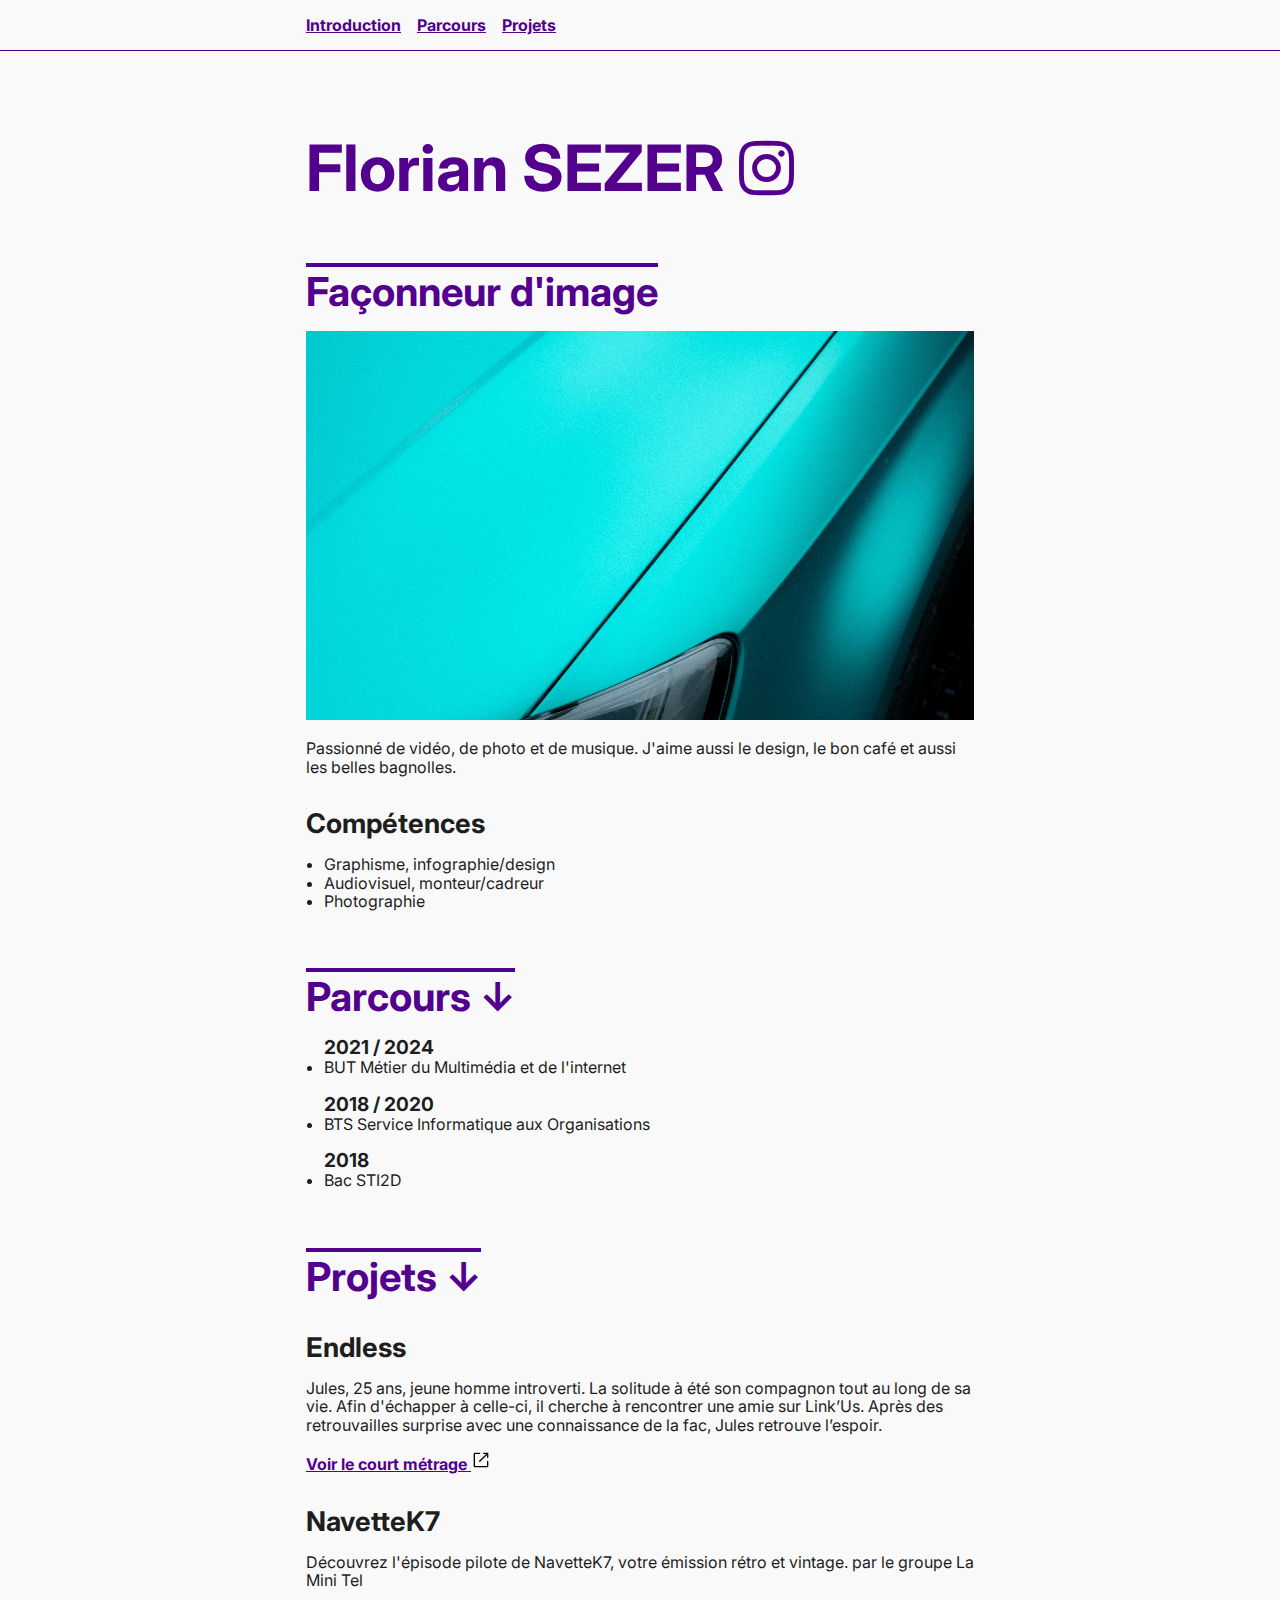
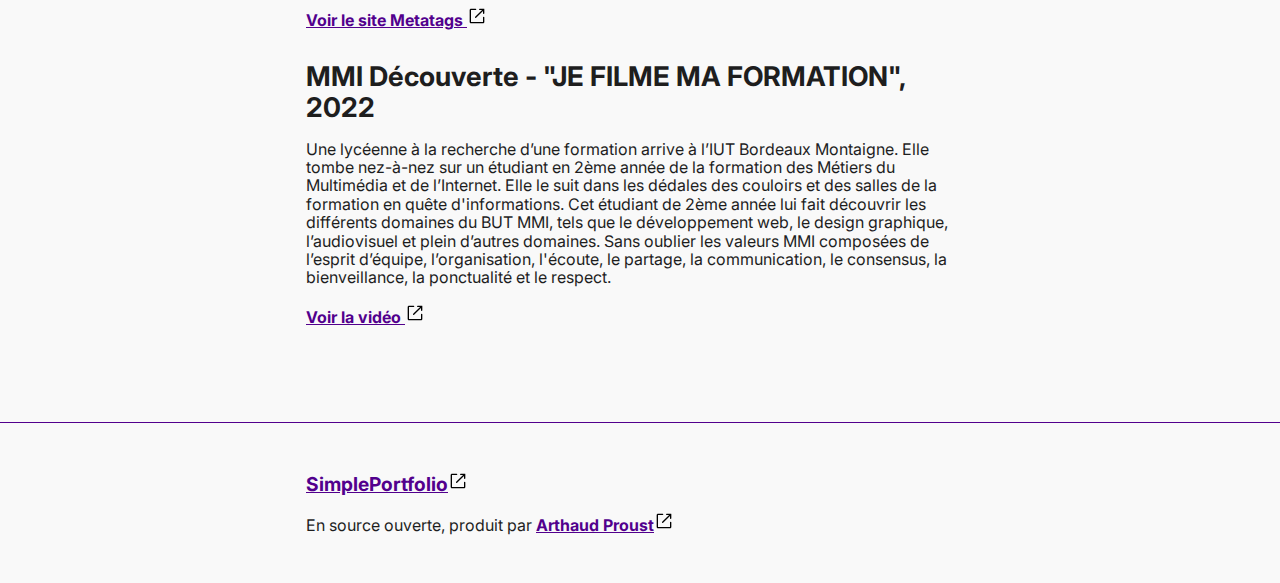
==== index.html @ 82413bc3 "Un peu de déco" ====
<!DOCTYPE html>
<html lang="fr">
<head prefix="og: http://ogp.me/ns#">
    <meta name="viewport" content="width=device-width, initial-scale=1.0">
    <meta charset="UTF-8">
    <meta http-equiv="X-UA-Compatible" content="IE=edge">

    <!-- meta tags for seo/preview -->
    <meta name="robots" content="all">
    <meta name="target" content="all">

    <meta name="language" content="fr">
    <meta http-equiv="content-language" content="fr">

    <title>Florian SEZER</title>
    <meta name="description"
          content="Basé à Bordeaux, je suis graphiste."/>

    <meta property="og:title" content="Simple Portfolio"/>
    <meta property="og:type" content="website"/>
    <meta property="og:description"
          content="Basé à Bordeaux, je suis graphiste."/>
    <meta property="og:site_name" content="Florian SEZER"/>
    <meta property="og:url" content="https://sezer-florian-portfolio.netlify.app/"/>
    <meta property="og:locale" content="fr"/>
    <meta property="og:image" content="https://arthaudproust.fr/sprites/hero-min.jpg"/>

    <meta name="twitter:card" content="summary_large_image"/>
    <meta property="twitter:url" content="https://sezer-florian-portfolio.netlify.app/">
    <meta name="twitter:title" content="Simple Portfolio - Florian SEZER"/>
    <meta name="twitter:description"
          content="Basé à Bordeaux, je suis graphiste."/>
    <meta name="twitter:image" content="https://arthaudproust.fr/sprites/hero-min.jpg"/>
    <!-- end of meta tags for seo/preview -->

    <link rel="stylesheet" href="/css/modern-normalize.css">
    <link rel="stylesheet" href="/css/styles.css">

    <link rel="icon" type="images/x-icon" href="/img/logoperso.png" />

    <link rel="preconnect" href="https://fonts.googleapis.com">
    <link rel="preconnect" href="https://fonts.gstatic.com" crossorigin>
    <link href="https://fonts.googleapis.com/css2?family=Inter:wght@200;400;700&display=swap" rel="stylesheet">
</head>
<body>
<header>
    <div class="container">
        <nav>
            <a href="#intro">Introduction</a>
            <a href="#parcours">Parcours</a>
            <a href="#projets">Projets</a>
        </nav>
    </div>
</header>
<div class="container">
    <main>
        <h1>Florian SEZER <link rel="stylesheet" href="https://cdnjs.cloudflare.com/ajax/libs/font-awesome/4.7.0/css/font-awesome.min.css">
            <a href="https://www.instagram.com/flx16r/" class="fa fa-instagram" class="external-link" target="_blank"
            rel="noopener noreferer"></a></h1>
        
        
        <section>
            <article id="intro">
                <h2>Façonneur d'image</h2>
                <img src="/img/DSC09488.JPEG" alt="">
                <p>
                    Passionné de vidéo, de photo et de musique. J'aime aussi le design, le bon café et aussi les belles bagnolles.
                </p>
                <h3>Compétences</h3>
                <ul>
                    <li>Graphisme, infographie/design</li>
                    <li>Audiovisuel, monteur/cadreur</li>
                    <li>Photographie</li>
                </ul>
            </article>

            <article id="parcours">
                <h2>Parcours <span>&#8595;</span></h2>
                <ul>
                    <h4>2021 / 2024</h4>
                    <li>BUT Métier du Multimédia et de l'internet</li>
                    <h4>2018 / 2020</h4>
                    <li>BTS Service Informatique aux Organisations</li>
                    <h4>2018</h4>
                    <li>Bac STI2D</li>
                </ul>
            </article>

            <article id="projets">
                <h2>Projets <span>&#8595;</span></h2>
                <article>
                    <h3>Endless</h3>
                    <p>
                        Jules, 25 ans, jeune homme introverti. 
                        La solitude à été son compagnon tout au long de sa vie. 
                        Afin d'échapper à celle-ci, il cherche à rencontrer une amie sur Link’Us. 
                        Après des retrouvailles surprise avec une connaissance de la fac, 
                        Jules retrouve l’espoir. 
                    </p>
                    <p>
                        <a href="https://www.youtube.com/watch?v=HASmtFHyNE0" class="external-link" target="_blank"
                           rel="noopener noreferer">
                            Voir le court métrage
                        </a>
                    </p>
                </article>
                <article>
                    <h3>NavetteK7</h3>
                    <p>
                        Découvrez l'épisode pilote de NavetteK7, votre émission rétro et vintage.
                        par le groupe La Mini Tel
                    </p>
                    <p>
                        <a href="https://www.youtube.com/watch?v=RyQa8-OePlA&t=1s" class="external-link" target="_blank"
                           rel="noopener noreferer">
                            Voir le site Metatags
                        </a>
                    </p>
                </article>
                <article>
                    <h3>MMI Découverte - "JE FILME MA FORMATION", 2022</h3>
                    <p>
                        Une lycéenne à la recherche d’une formation arrive à l’IUT Bordeaux Montaigne. 
                        Elle tombe nez-à-nez sur un étudiant en 2ème année de la formation des Métiers du Multimédia et de l’Internet. 
                        Elle le suit dans les dédales des couloirs et des salles de la formation en quête d'informations. 
                        Cet étudiant de 2ème année lui fait découvrir les différents domaines du BUT MMI, tels que le développement web, 
                        le design graphique, l’audiovisuel et plein d’autres domaines. Sans oublier les valeurs MMI composées de l’esprit d’équipe,
                         l’organisation, l'écoute, le partage, la communication, le consensus, la bienveillance, la ponctualité et le respect.
                    </p>
                    <p>
                        <a href="https://www.youtube.com/watch?v=CwLlBtHZxEI" class="external-link" target="_blank"
                           rel="noopener noreferer">
                            Voir la vidéo
                        </a>
                    </p>
                </article>
            </article>
        </section>
    </main>
</div>

<footer>
    <div class="container">
        <h4>
            <a href="https://github.com/arthaud-proust/simple-portfolio" class="external-link" target="_blank"
               rel="noopener noreferer">SimplePortfolio</a>
        </h4>
        <p>
            En source ouverte, produit par
            <a href="https://arthaudproust.fr" class="external-link" target="_blank"
               rel="noopener noreferer">Arthaud Proust</a>
        </p>
    </div>
</footer>
</body>
</html>
---- css/styles.css ----
* {
    padding: 0;
    margin: 0;
}

html {
    scroll-behavior: smooth;
}

:root {
    --primary: #52008d;
    --text: #1e1e1e;
    --background: #f9f9f9;
}

body {
    font-family: 'Inter', system-ui, -apple-system, BlinkMacSystemFont, 'Segoe UI', Roboto, Oxygen, Ubuntu, Cantarell, 'Open Sans', 'Helvetica Neue', sans-serif;
    color: var(--text);
    background: var(--background);
}

.container {
    max-width: 70ch;
    margin: auto;
    padding-left: 1rem;
    padding-right: 1rem;
}

h1 {
    font-size: 4rem;
    margin-top: 5rem;
    color: var(--primary);
}

h2 {
    font-size: 2.5rem;
    margin-top: 4rem;
    color: var(--primary);
    text-decoration: overline;
}

h3 {
    font-size: 1.7rem;
    margin-top: 2rem;
}

h4 {
    font-size: 1.2rem;
    margin-top: 1rem;
}

p, img, ul, ol {
    margin-top: 1rem;
}

ul, ol {
    margin-left: 1.1rem;
}

a {
    font-weight: bold;
    color: var(--primary);
}

a.external-link::after {
    content: url(/svg/external-link.svg);
}

img {
    width: 100%;
}

article {
    scroll-margin-top: 5rem;
}

body > header {
    background: var(--background);
    border-bottom: 1px solid var(--primary);
    position: sticky;
    width: 100%;
    top: 0;
    padding: 1rem 0;
}

body > header nav {
    display: flex;
    gap: 1rem;
}


body > footer {
    margin-top: 6rem;
    padding: 2rem 0 3rem 0;
    border-top: 1px solid var(--primary);
    /*background: var(--primary);*/
    /*color: var(--background);*/
}


/* button RS haut de page */
.fa {
    font-size: 30px;
    text-align: center;
    text-decoration: dotted;
  }
  
  /* Add a hover effect if you want */
  .fa:hover {
    opacity: 0.7;
  }
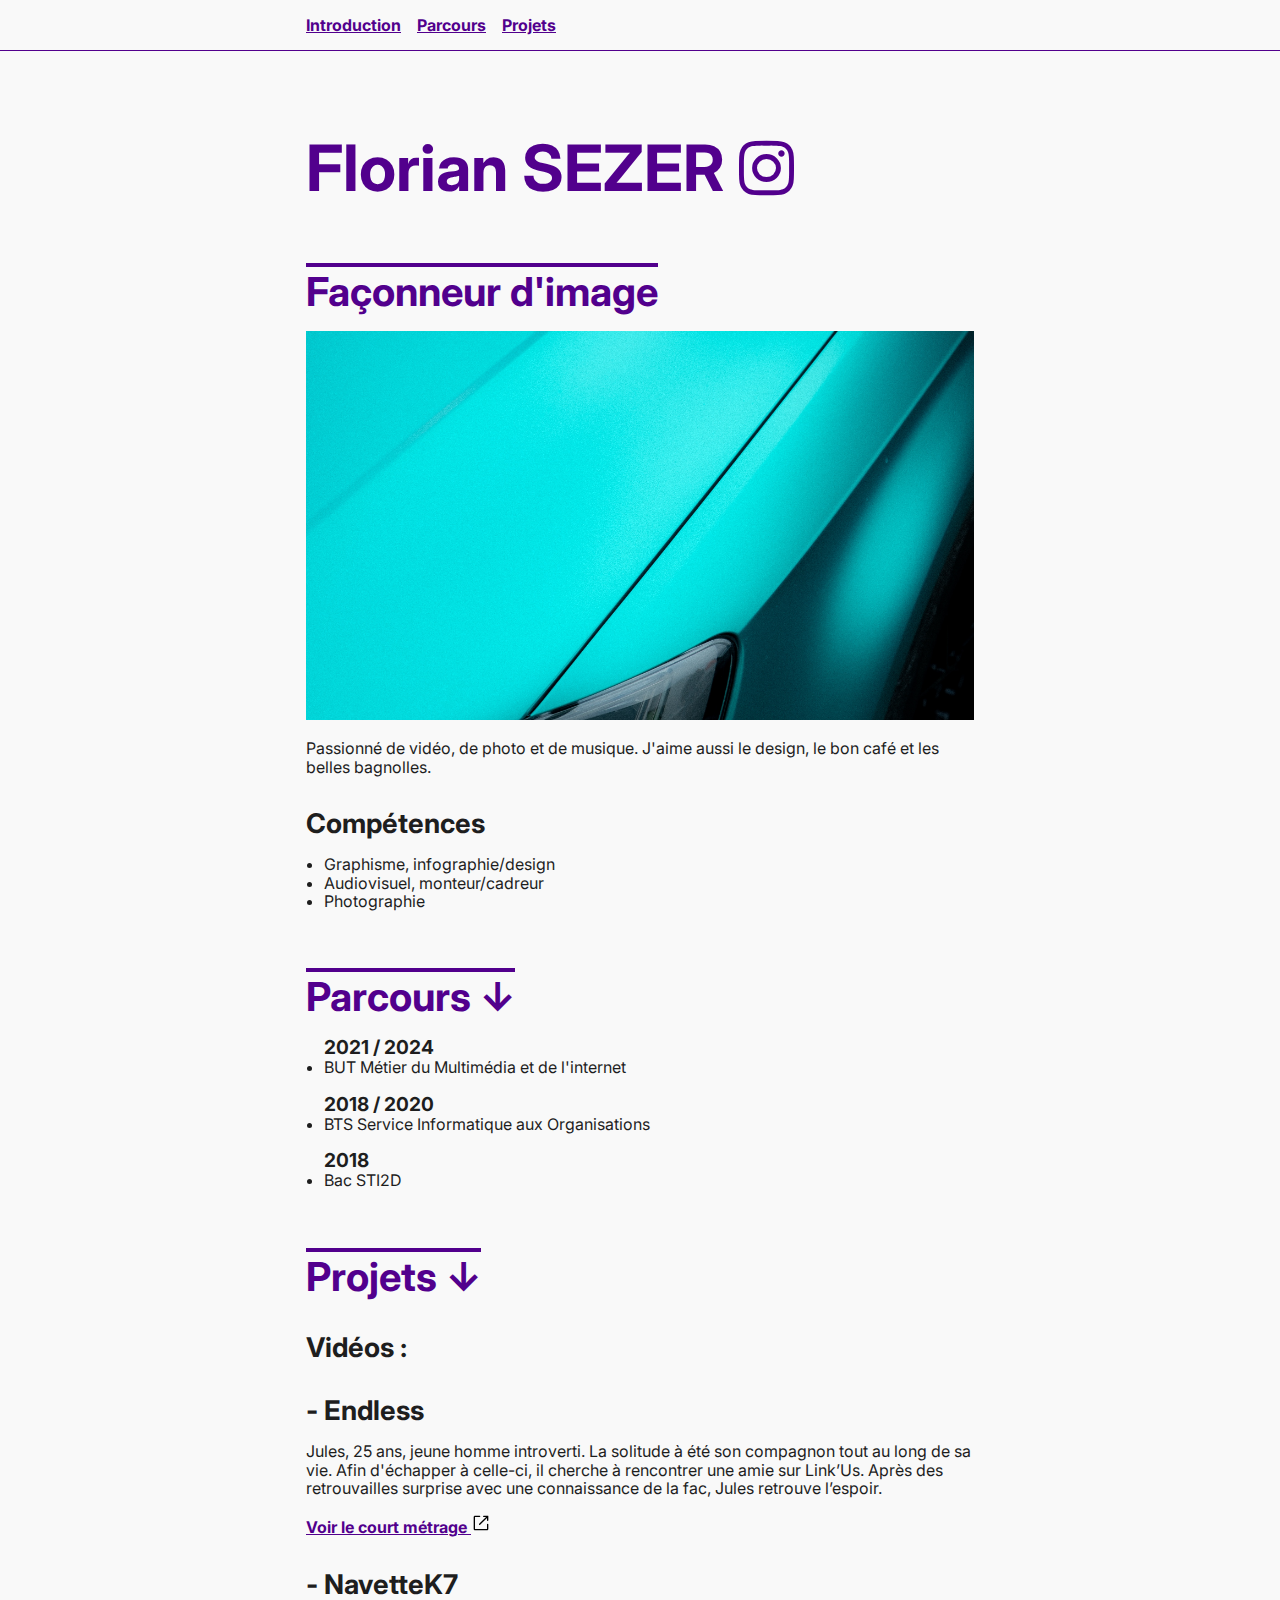
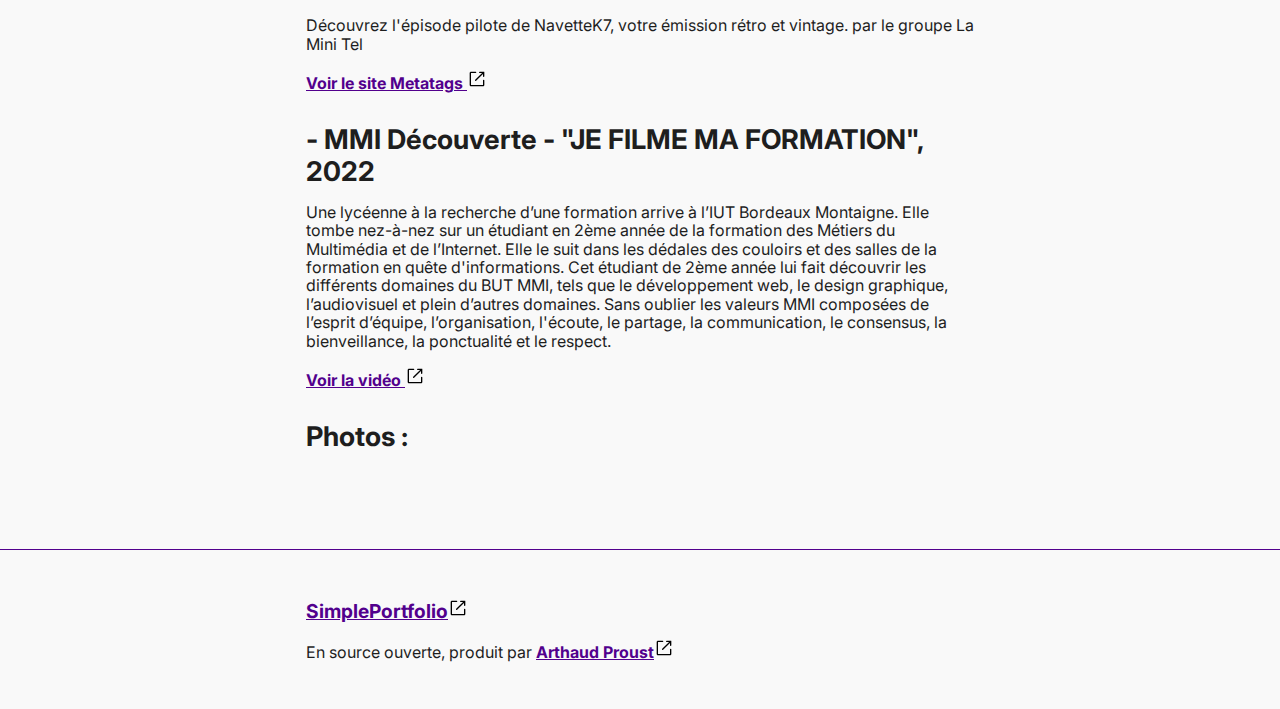
==== commit 7edee3ec: "oh" ====
--- a/index.html
+++ b/index.html
@@ -64,7 +64,7 @@
                 <h2>Façonneur d'image</h2>
                 <img src="/img/DSC09488.JPEG" alt="">
                 <p>
-                    Passionné de vidéo, de photo et de musique. J'aime aussi le design, le bon café et aussi les belles bagnolles.
+                    Passionné de vidéo, de photo et de musique. J'aime aussi le design, le bon café et les belles bagnolles.
                 </p>
                 <h3>Compétences</h3>
                 <ul>
@@ -88,8 +88,9 @@
 
             <article id="projets">
                 <h2>Projets <span>&#8595;</span></h2>
+                <h3>Vidéos :</h3>
                 <article>
-                    <h3>Endless</h3>
+                    <h3>- Endless</h3>
                     <p>
                         Jules, 25 ans, jeune homme introverti. 
                         La solitude à été son compagnon tout au long de sa vie. 
@@ -105,7 +106,7 @@
                     </p>
                 </article>
                 <article>
-                    <h3>NavetteK7</h3>
+                    <h3>- NavetteK7</h3>
                     <p>
                         Découvrez l'épisode pilote de NavetteK7, votre émission rétro et vintage.
                         par le groupe La Mini Tel
@@ -118,7 +119,7 @@
                     </p>
                 </article>
                 <article>
-                    <h3>MMI Découverte - "JE FILME MA FORMATION", 2022</h3>
+                    <h3>- MMI Découverte - "JE FILME MA FORMATION", 2022</h3>
                     <p>
                         Une lycéenne à la recherche d’une formation arrive à l’IUT Bordeaux Montaigne. 
                         Elle tombe nez-à-nez sur un étudiant en 2ème année de la formation des Métiers du Multimédia et de l’Internet. 
@@ -135,6 +136,32 @@
                     </p>
                 </article>
             </article>
+            <h3>Photos :</h3>
+           
+            <div class="insta">
+                <img src="https://www-konga-com-res.cloudinary.com/w_auto,f_auto,fl_lossy,dpr_auto,q_auto/media/catalog/product/B/C/150697_1617090455.jpg" alt="">
+              </div>
+              <div class="insta">
+                <img src="https://www-konga-com-res.cloudinary.com/w_auto,f_auto,fl_lossy,dpr_auto,q_auto/media/catalog/product/B/C/150697_1617090455.jpg" alt="">
+              </div>
+               <div class="insta">
+                <img src="https://www-konga-com-res.cloudinary.com/w_auto,f_auto,fl_lossy,dpr_auto,q_auto/media/catalog/product/B/C/150697_1617090455.jpg" alt="">
+              </div>
+              <div class="insta">
+                <img src="https://www-konga-com-res.cloudinary.com/w_auto,f_auto,fl_lossy,dpr_auto,q_auto/media/catalog/product/B/C/150697_1617090455.jpg" alt="">
+              </div>
+               <div class="insta">
+                <img src="https://www-konga-com-res.cloudinary.com/w_auto,f_auto,fl_lossy,dpr_auto,q_auto/media/catalog/product/B/C/150697_1617090455.jpg" alt="">
+              </div>
+              <div class="insta">
+                <img src="https://www-konga-com-res.cloudinary.com/w_auto,f_auto,fl_lossy,dpr_auto,q_auto/media/catalog/product/B/C/150697_1617090455.jpg" alt="">
+              </div>
+
+
+
+
+
+              
         </section>
     </main>
 </div>
--- a/css/styles.css
+++ b/css/styles.css
@@ -102,10 +102,36 @@
 .fa {
     font-size: 30px;
     text-align: center;
-    text-decoration: dotted;
+    text-decoration: none;
   }
   
   /* Add a hover effect if you want */
   .fa:hover {
     opacity: 0.7;
   }
+
+
+  .insta {
+    display: grid;
+    grid-template-columns: repeat(3, 1fr);
+    grid-gap: 5px;
+    max-width: 600px;
+    margin: 0 auto;
+  }
+  
+  /* Style for the photo tiles */
+  .photo {
+    width: 100%;
+    height: 100%;
+    object-fit: cover;
+  }
+
+
+    .insta{
+      float: left;
+      padding: 10px;
+    }
+    .insta {
+  height: 100px;
+  width: 100px;
+}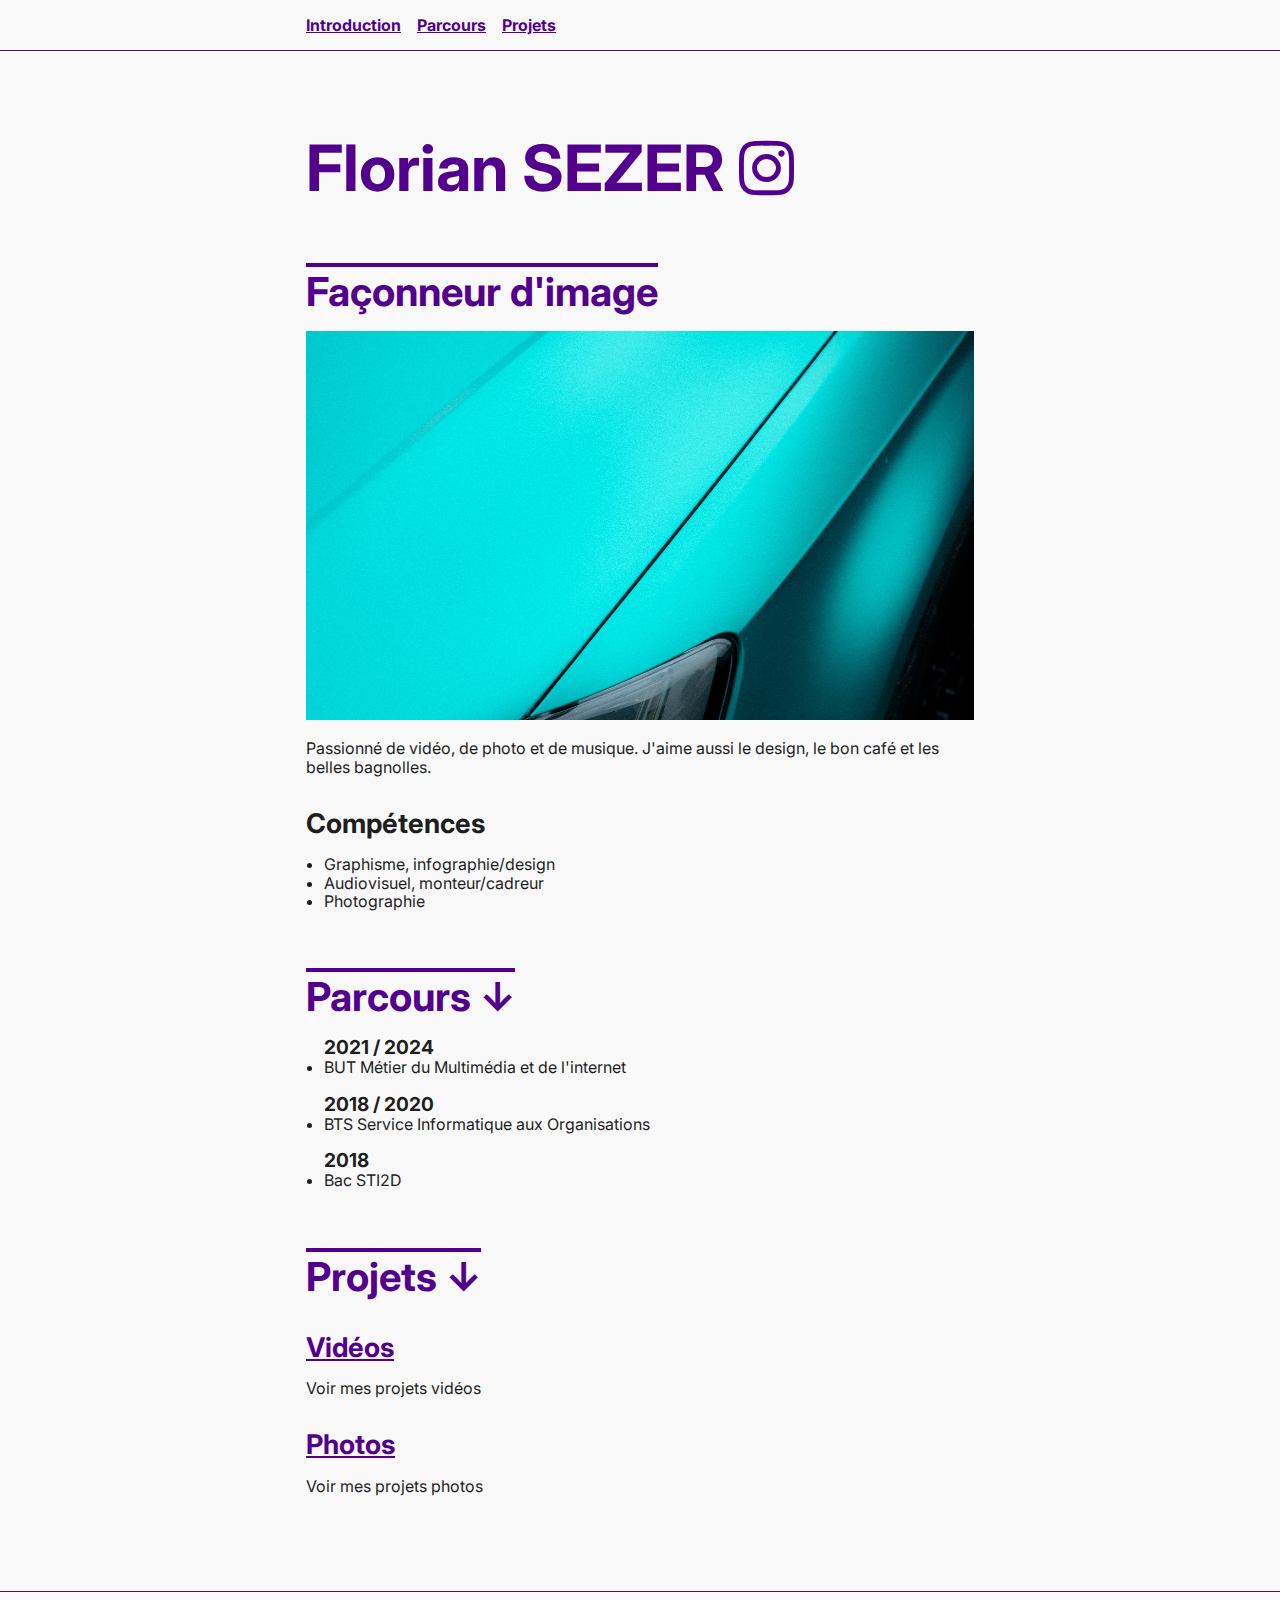
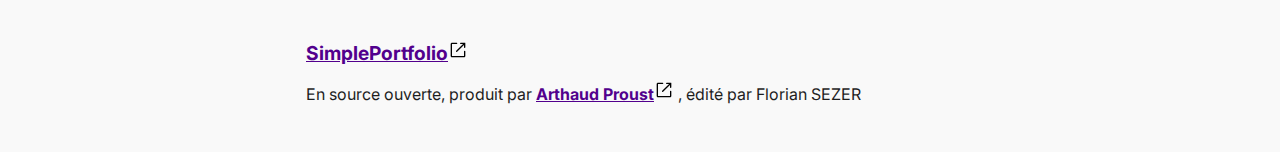
==== commit 464c5932: "new pages" ====
--- a/index.html
+++ b/index.html
@@ -16,21 +16,21 @@
     <meta name="description"
           content="Basé à Bordeaux, je suis graphiste."/>
 
-    <meta property="og:title" content="Simple Portfolio"/>
+    <meta property="og:title" content="Portfolio Florian SEZER"/>
     <meta property="og:type" content="website"/>
     <meta property="og:description"
           content="Basé à Bordeaux, je suis graphiste."/>
     <meta property="og:site_name" content="Florian SEZER"/>
     <meta property="og:url" content="https://sezer-florian-portfolio.netlify.app/"/>
     <meta property="og:locale" content="fr"/>
-    <meta property="og:image" content="https://arthaudproust.fr/sprites/hero-min.jpg"/>
+    <meta property="og:image" content="/img/carte visite.png"/>
 
     <meta name="twitter:card" content="summary_large_image"/>
     <meta property="twitter:url" content="https://sezer-florian-portfolio.netlify.app/">
     <meta name="twitter:title" content="Simple Portfolio - Florian SEZER"/>
     <meta name="twitter:description"
           content="Basé à Bordeaux, je suis graphiste."/>
-    <meta name="twitter:image" content="https://arthaudproust.fr/sprites/hero-min.jpg"/>
+    <meta name="twitter:image" content="/img/carte visite.png">
     <!-- end of meta tags for seo/preview -->
 
     <link rel="stylesheet" href="/css/modern-normalize.css">
@@ -49,6 +49,29 @@
             <a href="#intro">Introduction</a>
             <a href="#parcours">Parcours</a>
             <a href="#projets">Projets</a>
+<!--
+
+
+
+            <div id="wrap">
+              <ul class="navbar">
+                
+                <li>
+                  <a href="#">Projets</a>
+                  <ul>
+                    <li><a href="#">Vidéos</a></li>
+                    <li><a href="#">Photos</a></li>
+                    <li><a href="#">Graphisme</a></li>
+                  </ul>
+                </li>
+            </div>
+</nav>
+-->
+
+
+
+
+
         </nav>
     </div>
 </header>
@@ -88,80 +111,17 @@
 
             <article id="projets">
                 <h2>Projets <span>&#8595;</span></h2>
-                <h3>Vidéos :</h3>
+                <h3><a href="vid.html">Vidéos</a></h3>
                 <article>
-                    <h3>- Endless</h3>
-                    <p>
-                        Jules, 25 ans, jeune homme introverti. 
-                        La solitude à été son compagnon tout au long de sa vie. 
-                        Afin d'échapper à celle-ci, il cherche à rencontrer une amie sur Link’Us. 
-                        Après des retrouvailles surprise avec une connaissance de la fac, 
-                        Jules retrouve l’espoir. 
-                    </p>
-                    <p>
-                        <a href="https://www.youtube.com/watch?v=HASmtFHyNE0" class="external-link" target="_blank"
-                           rel="noopener noreferer">
-                            Voir le court métrage
-                        </a>
-                    </p>
+                    <p>Voir mes projets vidéos</p>
                 </article>
+
+                <h3><a href="photo.html">Photos</a></h3>
                 <article>
-                    <h3>- NavetteK7</h3>
-                    <p>
-                        Découvrez l'épisode pilote de NavetteK7, votre émission rétro et vintage.
-                        par le groupe La Mini Tel
-                    </p>
-                    <p>
-                        <a href="https://www.youtube.com/watch?v=RyQa8-OePlA&t=1s" class="external-link" target="_blank"
-                           rel="noopener noreferer">
-                            Voir le site Metatags
-                        </a>
-                    </p>
-                </article>
-                <article>
-                    <h3>- MMI Découverte - "JE FILME MA FORMATION", 2022</h3>
-                    <p>
-                        Une lycéenne à la recherche d’une formation arrive à l’IUT Bordeaux Montaigne. 
-                        Elle tombe nez-à-nez sur un étudiant en 2ème année de la formation des Métiers du Multimédia et de l’Internet. 
-                        Elle le suit dans les dédales des couloirs et des salles de la formation en quête d'informations. 
-                        Cet étudiant de 2ème année lui fait découvrir les différents domaines du BUT MMI, tels que le développement web, 
-                        le design graphique, l’audiovisuel et plein d’autres domaines. Sans oublier les valeurs MMI composées de l’esprit d’équipe,
-                         l’organisation, l'écoute, le partage, la communication, le consensus, la bienveillance, la ponctualité et le respect.
-                    </p>
-                    <p>
-                        <a href="https://www.youtube.com/watch?v=CwLlBtHZxEI" class="external-link" target="_blank"
-                           rel="noopener noreferer">
-                            Voir la vidéo
-                        </a>
-                    </p>
+                    <p>Voir mes projets photos</p>
                 </article>
             </article>
-            <h3>Photos :</h3>
-           
-            <div class="insta">
-                <img src="https://www-konga-com-res.cloudinary.com/w_auto,f_auto,fl_lossy,dpr_auto,q_auto/media/catalog/product/B/C/150697_1617090455.jpg" alt="">
-              </div>
-              <div class="insta">
-                <img src="https://www-konga-com-res.cloudinary.com/w_auto,f_auto,fl_lossy,dpr_auto,q_auto/media/catalog/product/B/C/150697_1617090455.jpg" alt="">
-              </div>
-               <div class="insta">
-                <img src="https://www-konga-com-res.cloudinary.com/w_auto,f_auto,fl_lossy,dpr_auto,q_auto/media/catalog/product/B/C/150697_1617090455.jpg" alt="">
-              </div>
-              <div class="insta">
-                <img src="https://www-konga-com-res.cloudinary.com/w_auto,f_auto,fl_lossy,dpr_auto,q_auto/media/catalog/product/B/C/150697_1617090455.jpg" alt="">
-              </div>
-               <div class="insta">
-                <img src="https://www-konga-com-res.cloudinary.com/w_auto,f_auto,fl_lossy,dpr_auto,q_auto/media/catalog/product/B/C/150697_1617090455.jpg" alt="">
-              </div>
-              <div class="insta">
-                <img src="https://www-konga-com-res.cloudinary.com/w_auto,f_auto,fl_lossy,dpr_auto,q_auto/media/catalog/product/B/C/150697_1617090455.jpg" alt="">
-              </div>
 
-
-
-
-
-              
         </section>
     </main>
 </div>
@@ -176,6 +136,7 @@
             En source ouverte, produit par
             <a href="https://arthaudproust.fr" class="external-link" target="_blank"
                rel="noopener noreferer">Arthaud Proust</a>
+            , édité par Florian SEZER
         </p>
     </div>
 </footer>
--- a/css/styles.css
+++ b/css/styles.css
@@ -134,4 +134,54 @@
     .insta {
   height: 100px;
   width: 100px;
-}+}
+
+/*menu déroulant *
+
+#wrap {
+    width: 100%;
+    height: 50px;
+    margin: 0;
+    z-index: 99;
+    position: relative;
+  }
+  .navbar {
+    height: 0px;
+    padding: 1;
+    margin: 1;
+    position: top;
+  }
+  .navbar li {
+    height: auto;
+    width: 135.8px;
+    float: left;
+    text-align: left;
+    list-style: none;
+    padding: 0;
+    margin: 0;
+  }
+  .navbar a {
+    padding: 18px 0;
+    text-decoration: none;
+    color: #52008d;
+    display: flex;
+  }
+  .navbar li:hover,
+  a:hover {
+    color: #cb9b19;
+  }
+  .navbar li ul {
+    display: none;
+    height: auto;
+    margin: 0;
+    padding: 0;
+  }
+  .navbar li:hover ul {
+    display: block;
+  }
+  .navbar li ul li {
+    background-color: #f9f9f9;
+  }
+  .navbar li ul li a {
+    
+  }
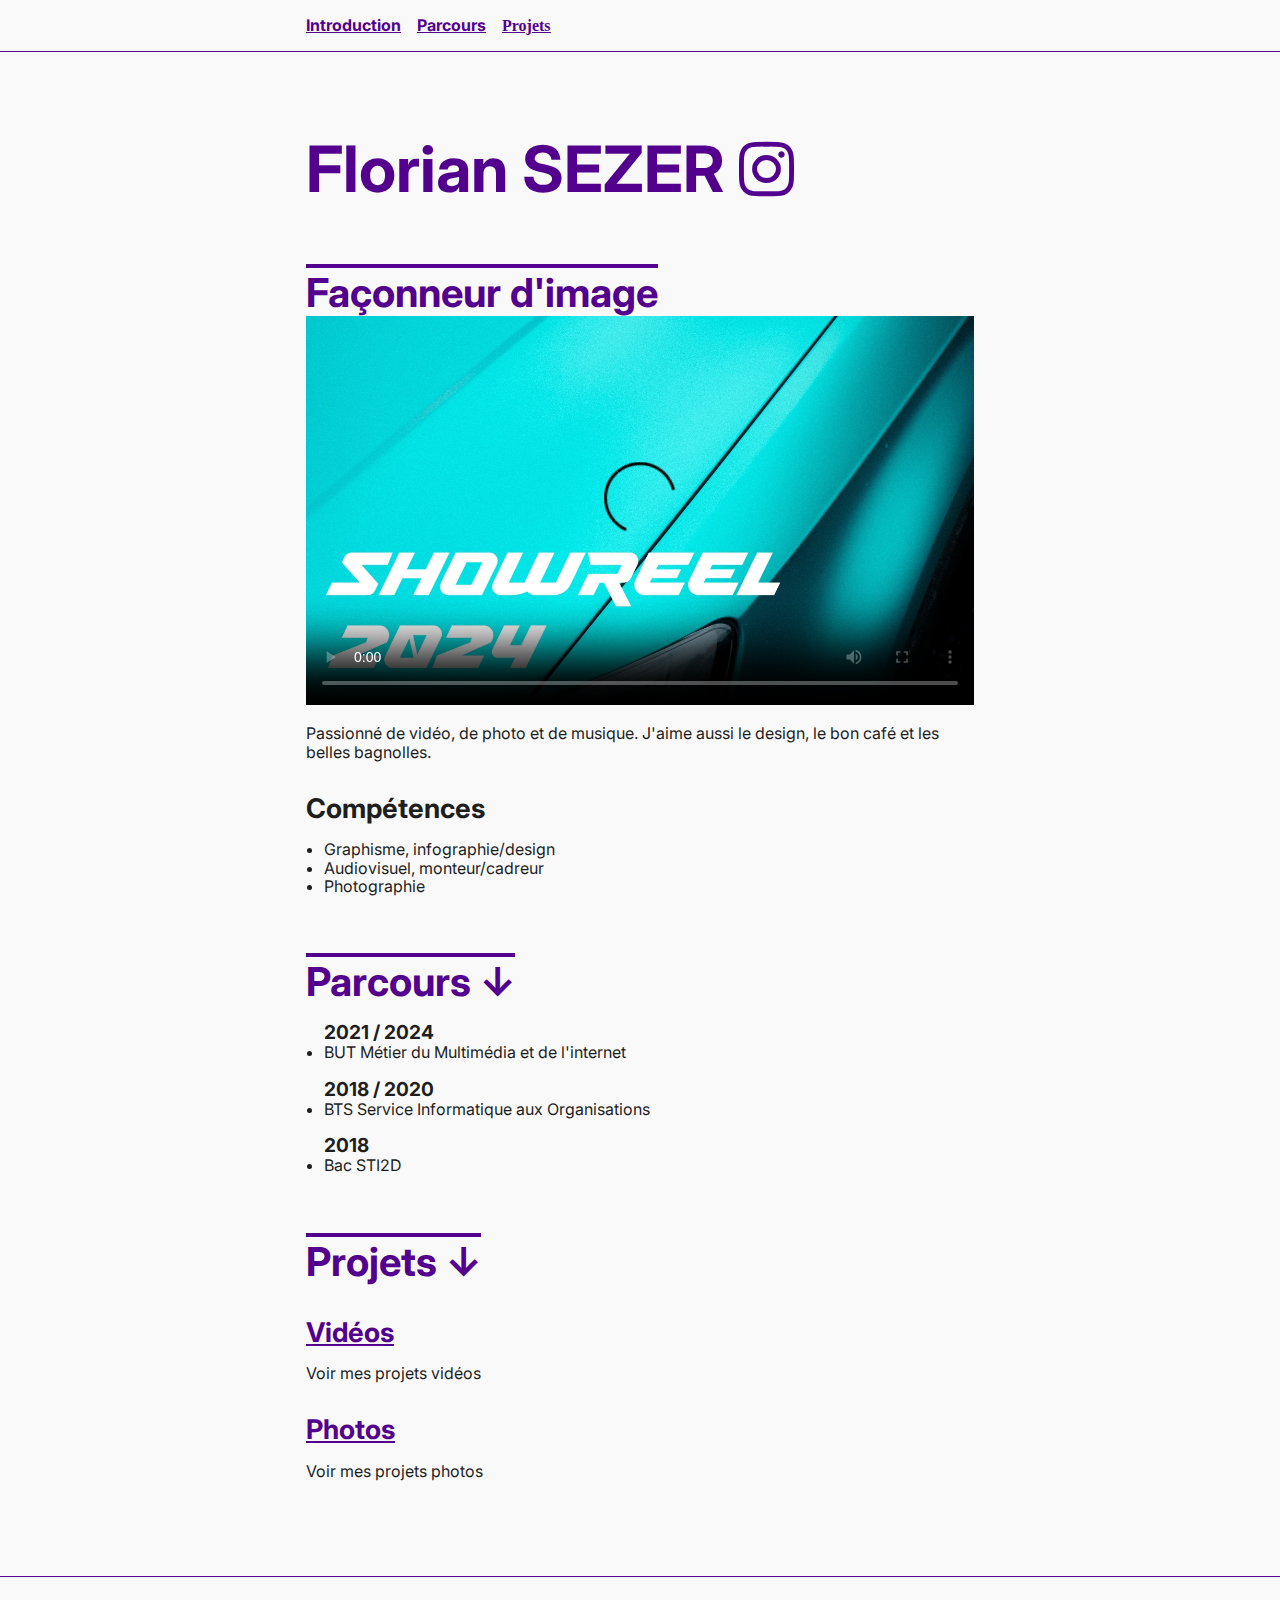
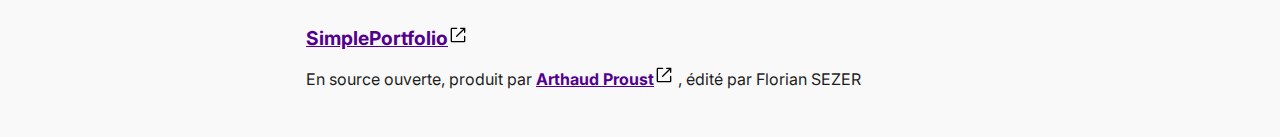
==== commit 6cb2fd4d: "grosse modification" ====
--- a/index.html
+++ b/index.html
@@ -48,30 +48,13 @@
         <nav>
             <a href="#intro">Introduction</a>
             <a href="#parcours">Parcours</a>
-            <a href="#projets">Projets</a>
-<!--
-
-
-
-            <div id="wrap">
-              <ul class="navbar">
-                
-                <li>
-                  <a href="#">Projets</a>
-                  <ul>
-                    <li><a href="#">Vidéos</a></li>
-                    <li><a href="#">Photos</a></li>
-                    <li><a href="#">Graphisme</a></li>
-                  </ul>
-                </li>
+            <div class="dropdown" >
+            <button  class="mainmenubtn"><a href="#projets">Projets</button></a>
+            <div class="dropdown-child">
+                <a href="vid.html">Vidéo</a>
+                <a href="photo.html">Photo</a>
+            </div> 
             </div>
-</nav>
--->
-
-
-
-
-
         </nav>
     </div>
 </header>
@@ -85,7 +68,9 @@
         <section>
             <article id="intro">
                 <h2>Façonneur d'image</h2>
-                <img src="/img/DSC09488.JPEG" alt="">
+                <video src="/vid/showreel.mp4" controls width="100%" poster="/img/poster2.jpeg">
+                </video>
+                <!--<img src="/img/DSC09488.JPEG" alt=""> -->
                 <p>
                     Passionné de vidéo, de photo et de musique. J'aime aussi le design, le bon café et les belles bagnolles.
                 </p>
--- a/css/styles.css
+++ b/css/styles.css
@@ -19,7 +19,7 @@
     background: var(--background);
 }
 
-.container {
+.container{
     max-width: 70ch;
     margin: auto;
     padding-left: 1rem;
@@ -136,52 +136,43 @@
   width: 100px;
 }
 
-/*menu déroulant *
 
-#wrap {
+
+/*nav*/
+
+.mainmenubtn {
+
+    color: var(--primary);
+    border: none;
+    cursor: pointer;
+    font-family: bold;
+    z-index: 1;
+    background-color: var(--background);
+    text-decoration: underline;
+}
+.mainmenubtn:hover {
+    color: black;
+    }
+.dropdown {
+    position: relative;
+    display: inline-block;
+    
+}
+.dropdown-child {
+    display: none;
+    min-width: 100px;
+    position: absolute;
+    background-color: var(--background);
+}
+.dropdown-child a {
+    color: var(--primary);
+    padding: 10px;
+    display: block;
+}
+.dropdown:hover .dropdown-child {
+    display: block;
+}
+
+.poster {
     width: 100%;
-    height: 50px;
-    margin: 0;
-    z-index: 99;
-    position: relative;
-  }
-  .navbar {
-    height: 0px;
-    padding: 1;
-    margin: 1;
-    position: top;
-  }
-  .navbar li {
-    height: auto;
-    width: 135.8px;
-    float: left;
-    text-align: left;
-    list-style: none;
-    padding: 0;
-    margin: 0;
-  }
-  .navbar a {
-    padding: 18px 0;
-    text-decoration: none;
-    color: #52008d;
-    display: flex;
-  }
-  .navbar li:hover,
-  a:hover {
-    color: #cb9b19;
-  }
-  .navbar li ul {
-    display: none;
-    height: auto;
-    margin: 0;
-    padding: 0;
-  }
-  .navbar li:hover ul {
-    display: block;
-  }
-  .navbar li ul li {
-    background-color: #f9f9f9;
-  }
-  .navbar li ul li a {
-    
-  }
+}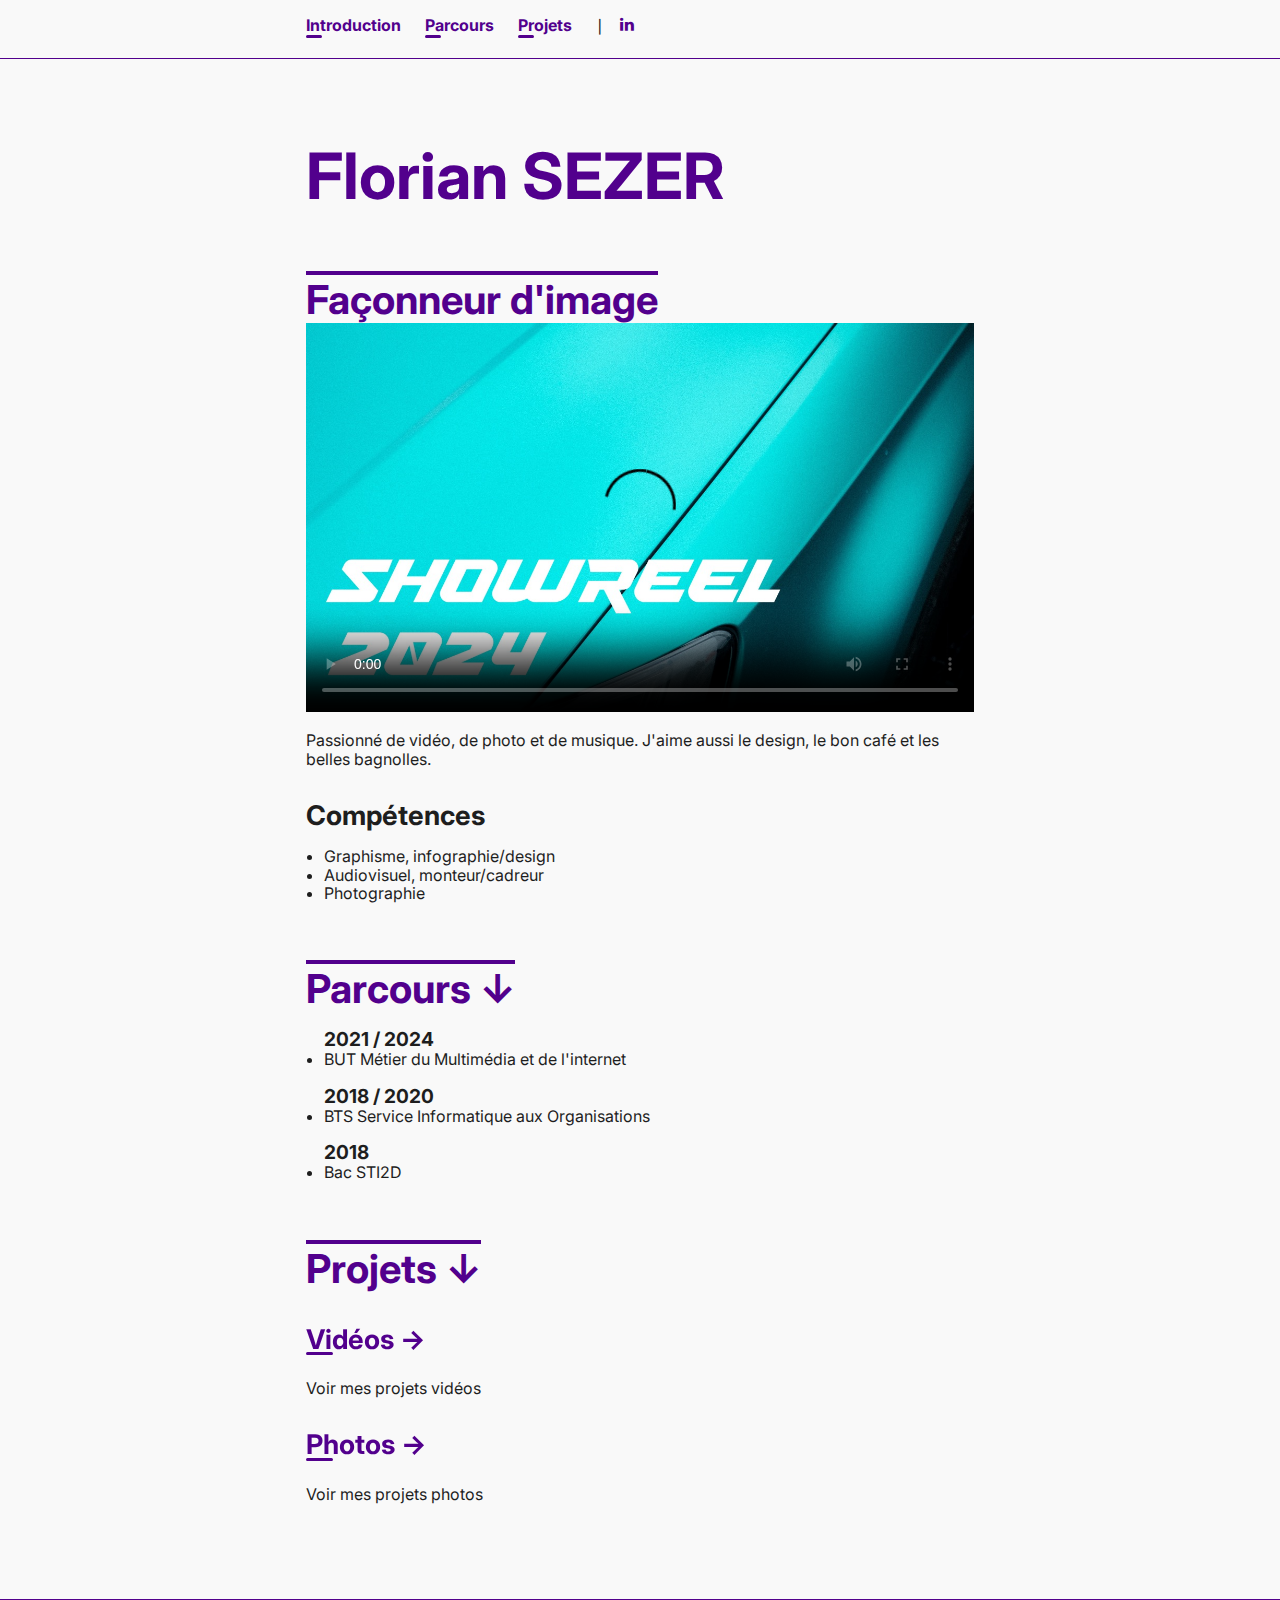
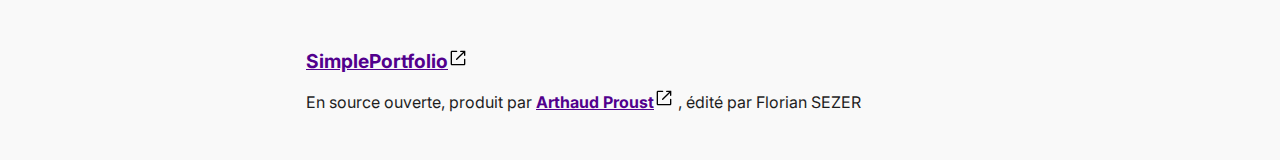
==== commit 9bb71e0a: "grosse modif" ====
--- a/index.html
+++ b/index.html
@@ -41,40 +41,38 @@
     <link rel="preconnect" href="https://fonts.googleapis.com">
     <link rel="preconnect" href="https://fonts.gstatic.com" crossorigin>
     <link href="https://fonts.googleapis.com/css2?family=Inter:wght@200;400;700&display=swap" rel="stylesheet">
+    <link rel="stylesheet" href="https://cdnjs.cloudflare.com/ajax/libs/font-awesome/4.7.0/css/font-awesome.min.css">
 </head>
 <body>
 <header>
     <div class="container">
         <nav>
-            <a href="#intro">Introduction</a>
-            <a href="#parcours">Parcours</a>
+            <a href="#intro" class="btn">Introduction</a>
+            <a href="#parcours" class="btn">Parcours</a>
             <div class="dropdown" >
-            <button  class="mainmenubtn"><a href="#projets">Projets</button></a>
+            <button  class="mainmenubtn"><a href="#projets" class="btn">Projets</button></a>
             <div class="dropdown-child">
                 <a href="vid.html">Vidéo</a>
                 <a href="photo.html">Photo</a>
             </div> 
             </div>
+            <span>&#8739</span><a href="https://www.linkedin.com/in/florian-sezer-346613223/" class="fa fa-linkedin" class="external-link" target="_blank"
+            rel="noopener noreferer" class="linkedin"></a>
         </nav>
     </div>
 </header>
 <div class="container">
     <main>
-        <h1>Florian SEZER <link rel="stylesheet" href="https://cdnjs.cloudflare.com/ajax/libs/font-awesome/4.7.0/css/font-awesome.min.css">
-            <a href="https://www.instagram.com/flx16r/" class="fa fa-instagram" class="external-link" target="_blank"
-            rel="noopener noreferer"></a></h1>
-        
-        
+        <h1>Florian SEZER</h1>
         <section>
             <article id="intro">
                 <h2>Façonneur d'image</h2>
                 <video src="/vid/showreel.mp4" controls width="100%" poster="/img/poster2.jpeg">
                 </video>
-                <!--<img src="/img/DSC09488.JPEG" alt=""> -->
                 <p>
                     Passionné de vidéo, de photo et de musique. J'aime aussi le design, le bon café et les belles bagnolles.
                 </p>
-                <h3>Compétences</h3>
+                <h3 style="text-decoration: none;">Compétences</h3>
                 <ul>
                     <li>Graphisme, infographie/design</li>
                     <li>Audiovisuel, monteur/cadreur</li>
@@ -96,12 +94,12 @@
 
             <article id="projets">
                 <h2>Projets <span>&#8595;</span></h2>
-                <h3><a href="vid.html">Vidéos</a></h3>
+                <h3><a href="vid.html" class="btn">Vidéos <span>&#8594;</span></a></h3>
                 <article>
                     <p>Voir mes projets vidéos</p>
                 </article>
 
-                <h3><a href="photo.html">Photos</a></h3>
+                <h3><a href="photo.html" class="btn">Photos <span>&#8594;</span></a></h3>
                 <article>
                     <p>Voir mes projets photos</p>
                 </article>
--- a/css/styles.css
+++ b/css/styles.css
@@ -42,6 +42,7 @@
 h3 {
     font-size: 1.7rem;
     margin-top: 2rem;
+
 }
 
 h4 {
@@ -105,47 +106,17 @@
     text-decoration: none;
   }
   
-  /* Add a hover effect if you want */
   .fa:hover {
     opacity: 0.7;
   }
 
-
-  .insta {
-    display: grid;
-    grid-template-columns: repeat(3, 1fr);
-    grid-gap: 5px;
-    max-width: 600px;
-    margin: 0 auto;
-  }
-  
-  /* Style for the photo tiles */
-  .photo {
-    width: 100%;
-    height: 100%;
-    object-fit: cover;
-  }
-
-
-    .insta{
-      float: left;
-      padding: 10px;
-    }
-    .insta {
-  height: 100px;
-  width: 100px;
-}
-
-
-
-/*nav*/
-
+  /*nav*/
 .mainmenubtn {
 
     color: var(--primary);
     border: none;
     cursor: pointer;
-    font-family: bold;
+    font-weight: bold;
     z-index: 1;
     background-color: var(--background);
     text-decoration: underline;
@@ -167,7 +138,8 @@
 .dropdown-child a {
     color: var(--primary);
     padding: 10px;
-    display: block;
+    display: flex;
+    
 }
 .dropdown:hover .dropdown-child {
     display: block;
@@ -175,4 +147,57 @@
 
 .poster {
     width: 100%;
+}
+
+
+#scrollUp
+{
+position: fixed;
+bottom : 6rem;
+margin-right: 12rem;
+right: -600px;
+opacity: 0;
+text-decoration: none;
+line-height: 3rem;
+}
+
+.btn {
+    color: #52008d;
+    text-decoration: none;
+    display: inline-block;
+    font-weight: bold;
+    margin-top: -.5rem;
+    padding: .5rem;
+    margin-left: -.5rem;
+    position: relative;
+    clip-path: polygon(0 0, 100% 0, 100% 100%, 0% 100%);
+
+    &:before, &:after {
+        position: absolute;
+        content: '';
+        border-bottom: 3px solid #52008d;
+        border-radius: 0.5em;
+        bottom: .3em;
+        transition: transform .5s cubic-bezier(0.075, 0.82, 0.165, 1);
+    }
+
+    &:before {
+        width: 1em;
+        transform-origin: left;
+    }
+
+    &:after {
+        width: 100%;
+        left: 1em;
+        transform: translateX(110%);
+    }
+
+    &:hover:before {
+        transform: scaleX(0.3);
+    }
+
+    &:hover:after {
+        transform: translateX(0);
+    }
+
 }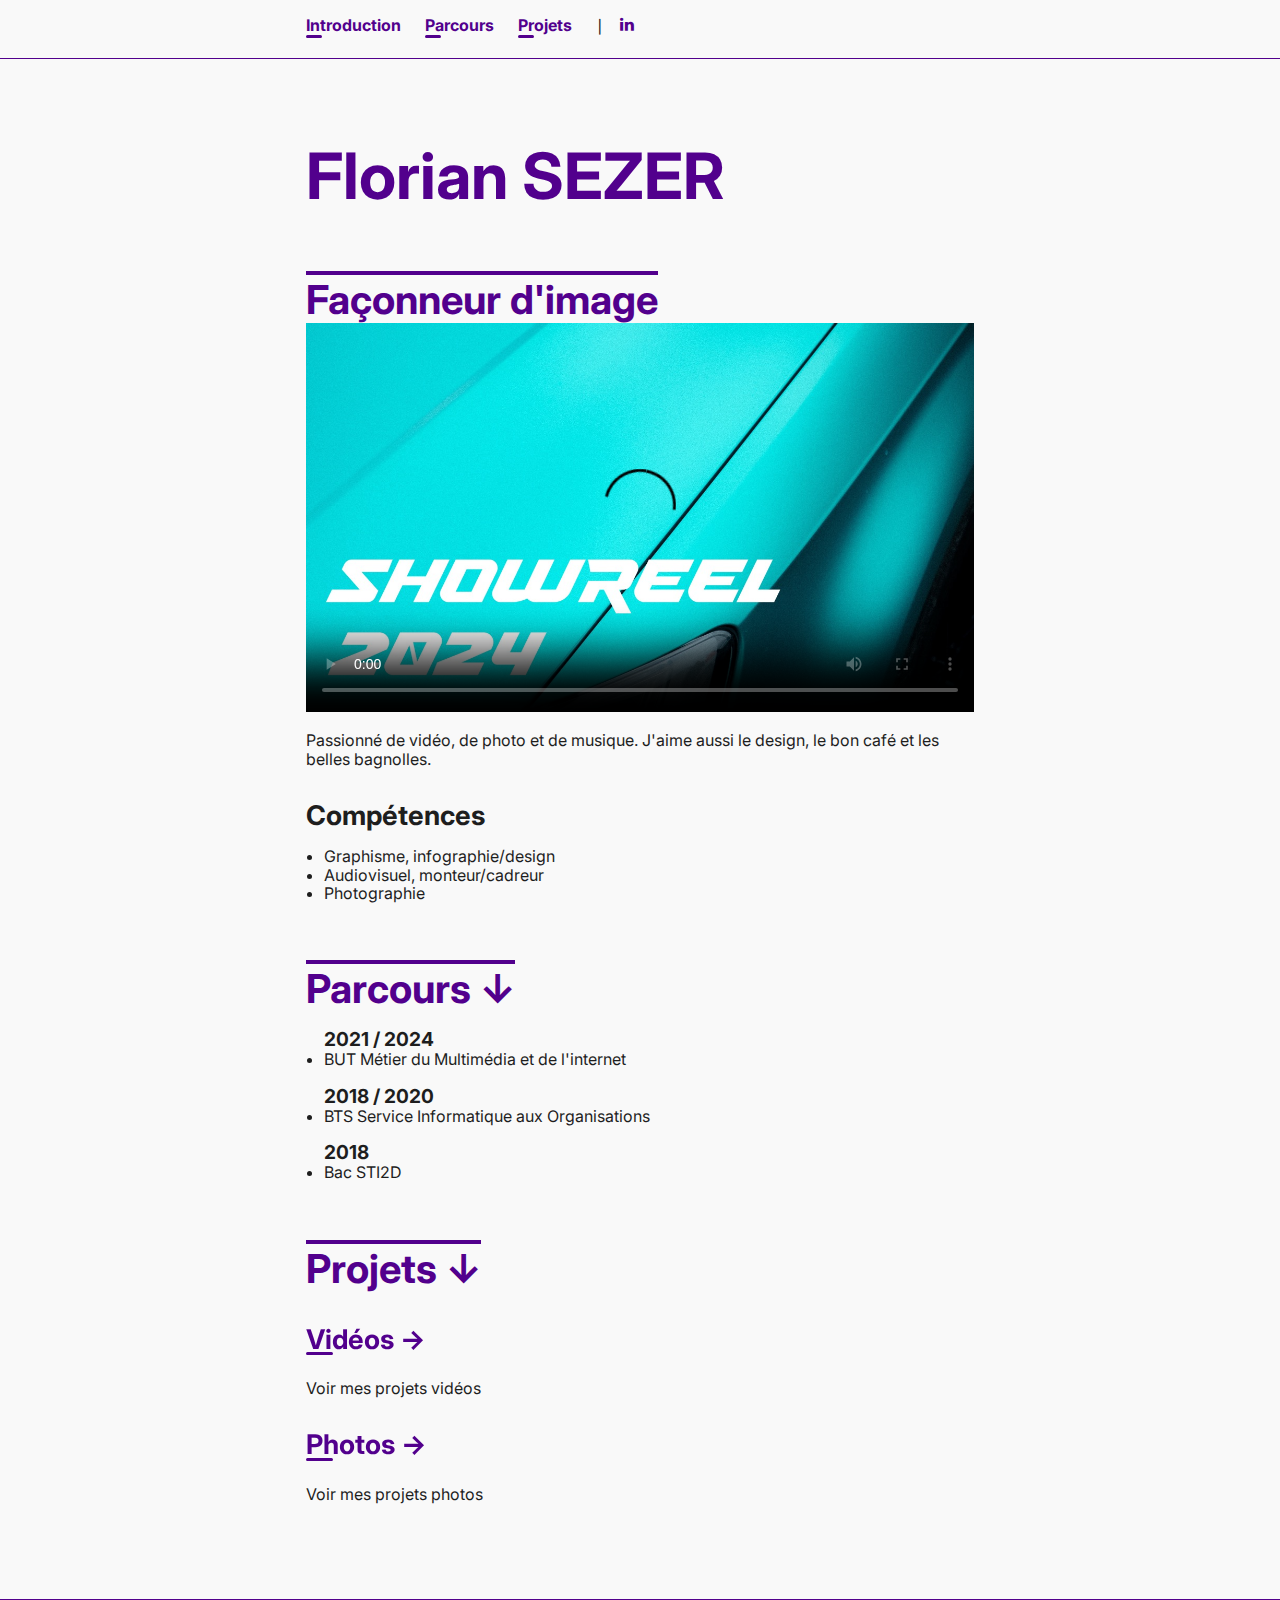
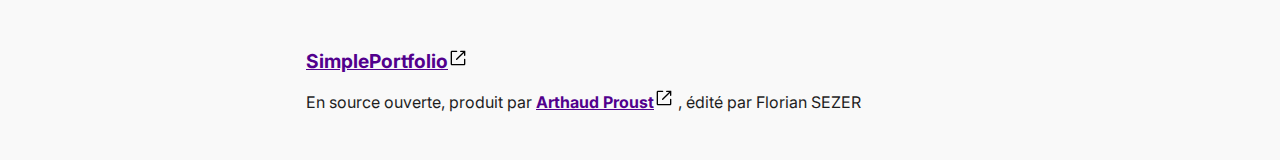
==== commit bf13a5f5: "legere modification" ====
--- a/index.html
+++ b/index.html
@@ -14,12 +14,12 @@
 
     <title>Florian SEZER</title>
     <meta name="description"
-          content="Basé à Bordeaux, je suis graphiste."/>
+          content="Basé à Bordeaux."/>
 
     <meta property="og:title" content="Portfolio Florian SEZER"/>
     <meta property="og:type" content="website"/>
     <meta property="og:description"
-          content="Basé à Bordeaux, je suis graphiste."/>
+          content="Basé à Bordeaux."/>
     <meta property="og:site_name" content="Florian SEZER"/>
     <meta property="og:url" content="https://sezer-florian-portfolio.netlify.app/"/>
     <meta property="og:locale" content="fr"/>
--- a/css/styles.css
+++ b/css/styles.css
@@ -150,16 +150,7 @@
 }
 
 
-#scrollUp
-{
-position: fixed;
-bottom : 6rem;
-margin-right: 12rem;
-right: -600px;
-opacity: 0;
-text-decoration: none;
-line-height: 3rem;
-}
+/*hover a*/
 
 .btn {
     color: #52008d;
